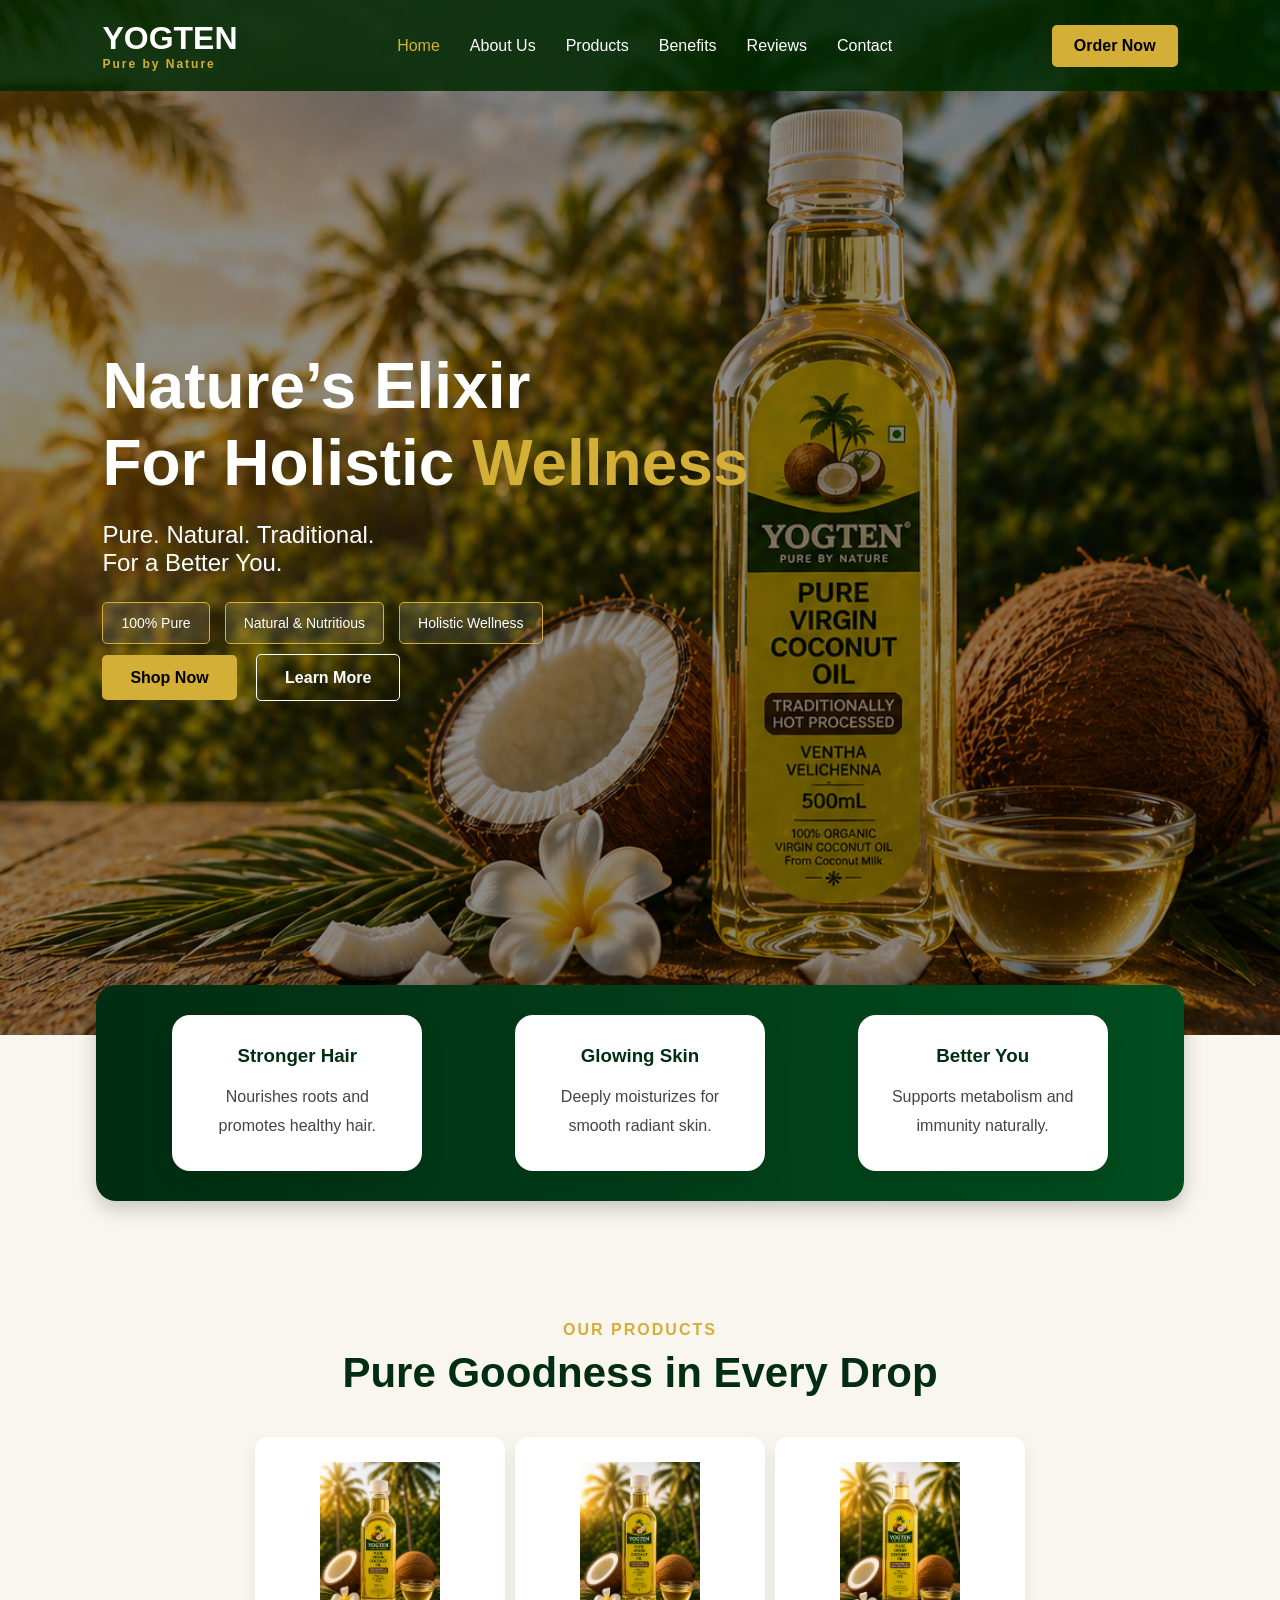
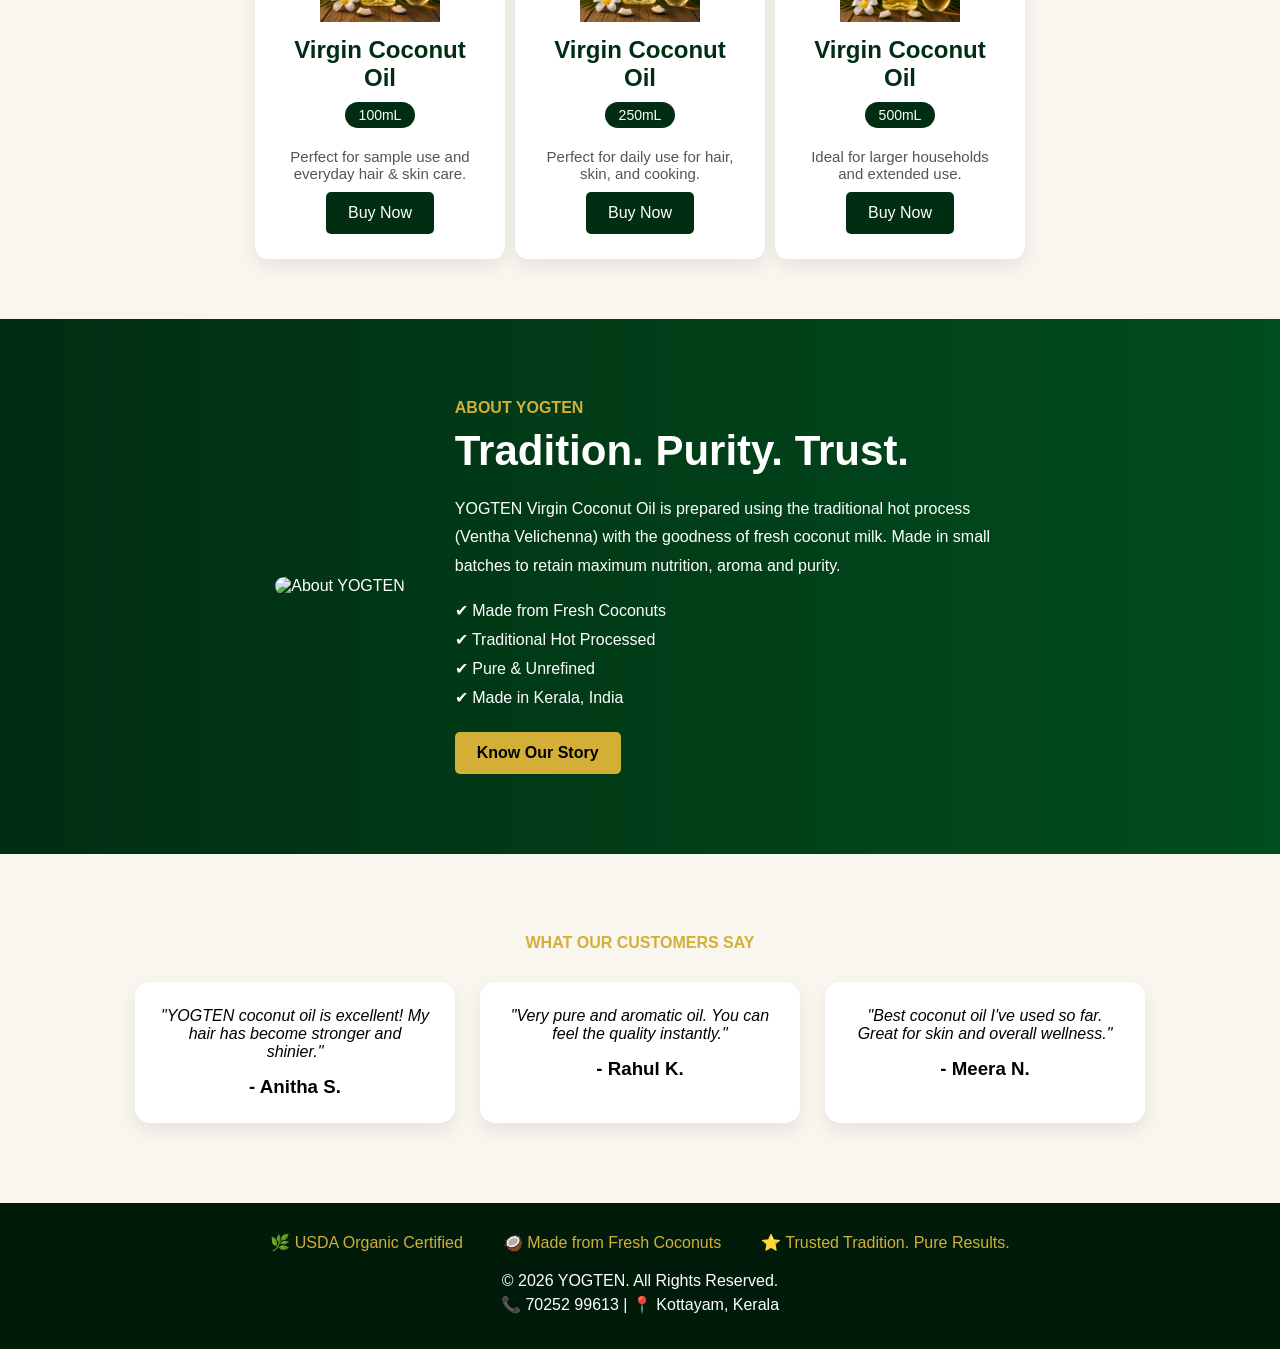
==== index.html @ 896530e3 "Initial commit" ====
<!DOCTYPE html>
<html lang="en">
<head>
<meta charset="UTF-8">
<meta name="viewport" content="width=device-width, initial-scale=1.0">
<title>YOGTEN - Pure by Nature</title>
<link rel="stylesheet" href="style.css">
</head>
<body>

<!-- Navbar -->
<header class="navbar">
    <div class="logo">YOGTEN <span>Pure by Nature</span></div>

    <nav>
        <ul class="nav-links">
            <li><a href="index.html">Home</a></li>
            <li><a href="about.html">About Us</a></li>
            <li><a href="products.html">Products</a></li>
            <li><a href="benefits.html">Benefits</a></li>
            <li><a href="index.html#reviews">Reviews</a></li>
            <li><a href="contact.html">Contact</a></li>
        </ul>
    </nav>

    <a href="https://www.amazon.in/s?k=YOGTEN+Virgin+Coconut+Oil" class="order-btn" target="_blank" rel="noopener noreferrer">Order Now</a>
</header>

<!-- Hero Section -->
<section class="hero">
    <div class="overlay"></div>

    <div class="hero-content">
        <h1>Nature’s Elixir <br> For Holistic <span>Wellness</span></h1>
        <p>Pure. Natural. Traditional. <br> For a Better You.</p>

        <div class="hero-icons">
            <div class="icon-box">100% Pure</div>
             <div class="icon-box">Natural & Nutritious</div>
            <div class="icon-box">Holistic Wellness</div>
        </div>

        <div class="hero-buttons">
            <a href="products.html" class="shop-btn">Shop Now</a>
            <a href="benefits.html" class="learn-btn">Learn More</a>
        </div>
    </div>
</section>


<!-- part 2 start here -->
<!-- Benefits Strip -->
<section id="benefits" class="benefits-strip">
    <div class="benefit-item">
        <h3>Stronger Hair</h3>
        <p>Nourishes roots and promotes healthy hair.</p>
    </div>

    <div class="benefit-item">
        <h3>Glowing Skin</h3>
        <p>Deeply moisturizes for smooth radiant skin.</p>
    </div>

    <div class="benefit-item">
        <h3>Better You</h3>
        <p>Supports metabolism and immunity naturally.</p>
    </div>
</section>

<!-- Product Section -->
<section class="products">
    <h4>OUR PRODUCTS</h4>
    <h2>Pure Goodness in Every Drop</h2>

    <div class="product-container">

        <div class="product-card">
            <img src="product1.png" alt="100ml">
            <h3>Virgin Coconut Oil</h3>
            <span>100mL</span>
            <p>Perfect for sample use and everyday hair & skin care.</p>
           
            <a href="https://amzn.in/d/0fe5n2yk" target="_blank" rel="noopener noreferrer">Buy Now
            </a>
            
        </div>

        <div class="product-card">
            <img src="product2.png" alt="250ml">
            <h3>Virgin Coconut Oil</h3>
            <span>250mL</span>
            <p>Perfect for daily use for hair, skin, and cooking.</p>
            
            <a href="https://amzn.in/d/06111TNo" target="_blank" rel="noopener noreferrer">Buy Now</a>
        </div>

        <div class="product-card">
            <img src="product3.png" alt="500ml">
            <h3>Virgin Coconut Oil</h3>
            <span>500mL</span>
            <p>Ideal for larger households and extended use.</p>
           
            <a href="https://amzn.in/d/01ndimwU" target="_blank" rel="noopener noreferrer">Buy Now</a>
        </div>

    </div>
</section>

<!-- part 3 -->
 <!-- About Section -->
<section class="about">
    <div class="about-img">
        <img src="about.jpg" alt="About YOGTEN">
    </div>

    <div class="about-content">
        <h4>ABOUT YOGTEN</h4>
        <h2>Tradition. Purity. Trust.</h2>
        <p>
            YOGTEN Virgin Coconut Oil is prepared using the traditional hot process
            (Ventha Velichenna) with the goodness of fresh coconut milk.
            Made in small batches to retain maximum nutrition, aroma and purity.
        </p>

        <ul>
            <li>✔ Made from Fresh Coconuts</li>
            <li>✔ Traditional Hot Processed</li>
            <li>✔ Pure & Unrefined</li>
            <li>✔ Made in Kerala, India</li>
        </ul>

        <a href="about.html">Know Our Story</a>
    </div>
</section>

<!-- Reviews Section -->
<section id="reviews" class="reviews">
    <h4>WHAT OUR CUSTOMERS SAY</h4>

    <div class="review-container">
        <div class="review-card">
            <p>"YOGTEN coconut oil is excellent! My hair has become stronger and shinier."</p>
            <h3>- Anitha S.</h3>
        </div>

        <div class="review-card">
            <p>"Very pure and aromatic oil. You can feel the quality instantly."</p>
            <h3>- Rahul K.</h3>
        </div>

        <div class="review-card">
            <p>"Best coconut oil I've used so far. Great for skin and overall wellness."</p>
            <h3>- Meera N.</h3>
        </div>
    </div>
</section>

<!-- Footer -->
<footer class="footer">
    <div class="footer-top">
        <div>🌿 USDA Organic Certified</div>
        <div>🥥 Made from Fresh Coconuts</div>
        <div>⭐ Trusted Tradition. Pure Results.</div>
    </div>

    <div class="footer-bottom">
        <p>© 2026 YOGTEN. All Rights Reserved.</p>
        <p>📞 70252 99613 | 📍 Kottayam, Kerala</p>
    </div>
</footer>
<script src="script.js"></script>
</body>
</html>
---- style.css ----
/* part 1 css */
* {
    margin: 0;
    padding: 0;
    box-sizing: border-box;
    font-family: Arial, sans-serif;
}

body {
    background: #f8f6ef;
}

/* Navbar */
.navbar {
    width: 100%;
    position: fixed;
    top: 0;
    left: 0;
    padding: 20px 8%;
    display: flex;
    justify-content: space-between;
    align-items: center;
    background: rgba(0, 40, 0, 0.85);
    z-index: 1000;
}

.logo {
    color: #fff;
    font-size: 32px;
    font-weight: bold;
}

.logo span {
    display: block;
    font-size: 12px;
    letter-spacing: 2px;
    color: #d4af37;
}

.nav-links {
    display: flex;
    list-style: none;
}

.nav-links li {
    margin: 0 15px;
}

.nav-links a {
    color: white;
    text-decoration: none;
    font-size: 16px;
    transition: 0.3s;
}

.nav-links a:hover {
    color: #d4af37;
}

.nav-links a.active {
    color: #d4af37;
}

.order-btn {
    background: #d4af37;
    color: #000;
    padding: 12px 22px;
    text-decoration: none;
    border-radius: 5px;
    font-weight: bold;
}

/* Hero Section */
.hero {
    height: 115vh;
     background: url(banner.jpg) center/cover no-repeat;
    position: relative;
    display: flex;
    align-items: center;
    padding: 0 8%;
    color: white;
}

.overlay {
    position: absolute;
    inset: 0;
    background: rgba(0, 0, 0, 0.45);
}

.hero-content {
    position: relative;
    max-width: 650px;
}

.hero-content h1 {
    font-size: 64px;
    line-height: 1.2;
}

.hero-content h1 span {
    color: #d4af37;
}

.hero-content p {
    margin: 20px 0;
    font-size: 24px;
}

.hero-icons {
    display: flex;
    gap: 15px;
    margin: 25px 0;
}

.icon-box {
    background: rgba(255,255,255,0.1);
    border: 1px solid #d4af37;
    padding: 12px 18px;
    border-radius: 5px;
    font-size: 14px;
}

.hero-buttons a {
    text-decoration: none;
    margin-right: 15px;
    padding: 14px 28px;
    border-radius: 5px;
    font-weight: bold;
}

.shop-btn {
    background: #d4af37;
    color: #000;
}

.learn-btn {
    border: 1px solid #fff;
    color: white;
}



/* part 2css */
/* Benefits Strip */
.benefits-strip {
    width: 85%;
    margin: -50px auto 60px;
    background: linear-gradient(90deg, #012d12, #014d1e);
    display: flex;
    justify-content: space-around;
    padding: 30px;
    border-radius: 20px;
    position: relative;
    z-index: 5;
    box-shadow: 0 8px 20px rgba(0,0,0,0.2);
}

.benefit-item {
    text-align: center;
    color: white;
    max-width: 250px;
}

.benefit-item h3 {
    color: #d4af37;
    margin-bottom: 10px;
}

/* Products */
.products {
    text-align: center;
    padding: 60px 8%;
}

.products h4 {
    color: #d4af37;
    letter-spacing: 2px;
    margin-bottom: 10px;
}

.products h2 {
    font-size: 42px;
    margin-bottom: 40px;
    color: #012d12;
}

.product-container {
    display: flex;
    justify-content: center;
    gap: 10px;
    flex-wrap: wrap;
}

.product-card {
    background: white;
    width: 250px;
    border-radius: 13px;
    padding: 25px;
    box-shadow: 0 8px 18px rgba(0,0,0,0.08);
    transition: 0.3s;
}

.product-card:hover {
    transform: translateY(-8px);
}

.product-card img {
    width: 120px;
    margin-bottom: 10px;
}

.product-card h3 {
    font-size: 24px;
    color: #012d12;
}

.product-card span {
    display: inline-block;
    background: #012d12;
    color: white;
    padding: 5px 14px;
    border-radius: 20px;
    margin: 10px 0;
    font-size: 14px;
}

.product-card p {
    font-size: 15px;
    margin: 10px 0;
    color: #555;
}

.product-card h4 {
    font-size: 28px;
    color: #d4af37;
    margin: 15px 0;
}

.product-card a {
    display: inline-block;
    background: #012d12;
    color: white;
    text-decoration: none;
    padding: 12px 22px;
    border-radius: 5px;
}

/* part 3 css */


/* About Section */
.about {
    display: flex;
    align-items: center;
    justify-content: center;
    gap: 50px;
    padding: 80px 8%;
    background: linear-gradient(90deg, #012d12, #014d1e);
    color: white;
    flex-wrap: wrap;
}

.about-img img {
    width: 450px;
    border-radius: 15px;
}

.about-content {
    max-width: 550px;
}

.about-content h4 {
    color: #d4af37;
    margin-bottom: 10px;
}

.about-content h2 {
    font-size: 42px;
    margin-bottom: 20px;
}

.about-content p {
    line-height: 1.8;
    margin-bottom: 20px;
}

.about-content ul {
    list-style: none;
    margin-bottom: 25px;
}

.about-content ul li {
    margin: 10px 0;
}

.about-content a {
    display: inline-block;
    background: #d4af37;
    color: black;
    text-decoration: none;
    padding: 12px 22px;
    border-radius: 5px;
    font-weight: bold;
}

.benefits-page {
    padding: 80px 8%;
}

.benefit-grid {
    display: grid;
    grid-template-columns: repeat(3, minmax(220px, 1fr));
    gap: 30px;
    margin-top: 40px;
}

.benefit-item {
    background: white;
    border-radius: 18px;
    padding: 30px;
    box-shadow: 0 12px 25px rgba(0,0,0,0.08);
}

.benefit-item h3 {
    color: #012d12;
    margin-bottom: 16px;
}

.benefit-item p {
    color: #444;
    line-height: 1.8;
}

/* Reviews */
.reviews {
    text-align: center;
    padding: 80px 8%;
}

.reviews h4 {
    color: #d4af37;
    margin-bottom: 30px;
}

.review-container {
    display: flex;
    justify-content: center;
    gap: 25px;
    flex-wrap: wrap;
}

.review-card {
    background: white;
    width: 320px;
    padding: 25px;
    border-radius: 15px;
    box-shadow: 0 8px 18px rgba(0,0,0,0.08);
}

.review-card p {
    font-style: italic;
    margin-bottom: 15px;
}

/* Footer */
.footer {
    background: #011b0b;
    color: white;
    text-align: center;
    padding: 30px 8%;
}

.footer-top {
    display: flex;
    justify-content: center;
    gap: 40px;
    flex-wrap: wrap;
    margin-bottom: 20px;
    color: #d4af37;
}

.footer-bottom p {
    margin: 5px 0;
}



/* Contact & page section styles */
.contact-page,
.product-page {
    padding: 80px 8%;
}

.contact-grid,
.product-grid {
    display: grid;
    grid-template-columns: 1fr 1fr;
    gap: 40px;
    align-items: start;
}

.contact-card,
.product-info {
    background: white;
    border-radius: 18px;
    padding: 28px;
    box-shadow: 0 10px 25px rgba(0,0,0,0.08);
}

.contact-card h3,
.product-info h3 {
    margin-bottom: 15px;
    color: #012d12;
}

.contact-card p,
.contact-card a,
.contact-card li {
    color: #444;
    line-height: 1.8;
}

.contact-form {
    display: grid;
    gap: 20px;
}

.contact-form input,
.contact-form textarea {
    width: 100%;
    padding: 16px 18px;
    border-radius: 12px;
    border: 1px solid #ccc;
    font-size: 16px;
}

.contact-form textarea {
    min-height: 180px;
    resize: vertical;
}

.contact-form button,
.product-info .shop-btn {
    width: fit-content;
    padding: 14px 28px;
    border-radius: 8px;
    border: none;
    background: #d4af37;
    color: #000;
    font-weight: bold;
    cursor: pointer;
}

.page-intro {
    margin-bottom: 60px;
}

.page-intro h2 {
    font-size: 38px;
    margin: 15px 0;
}

.page-intro p {
    max-width: 700px;
    color: #444;
}

/* media queries */
@media (max-width: 768px) {

    .hero-content h1 {
        font-size: 36px;
    }

    .navbar {
        flex-direction: column;
        gap: 10px;
    }

    .nav-links {
        flex-wrap: wrap;
        justify-content: center;
    }

    .benefits-strip {
        flex-direction: column;
        gap: 20px;
    }

    .product-container {
        flex-direction: column;
        align-items: center;
    }

    .about {
        flex-direction: column;
        text-align: center;
    }

    .about-img img {
        width: 100%;
    }

    .benefit-grid {
        grid-template-columns: 1fr;
    }

    .contact-grid,
    .product-grid {
        grid-template-columns: 1fr;
    }

    .contact-card,
    .product-info {
        width: 100%;
    }
}
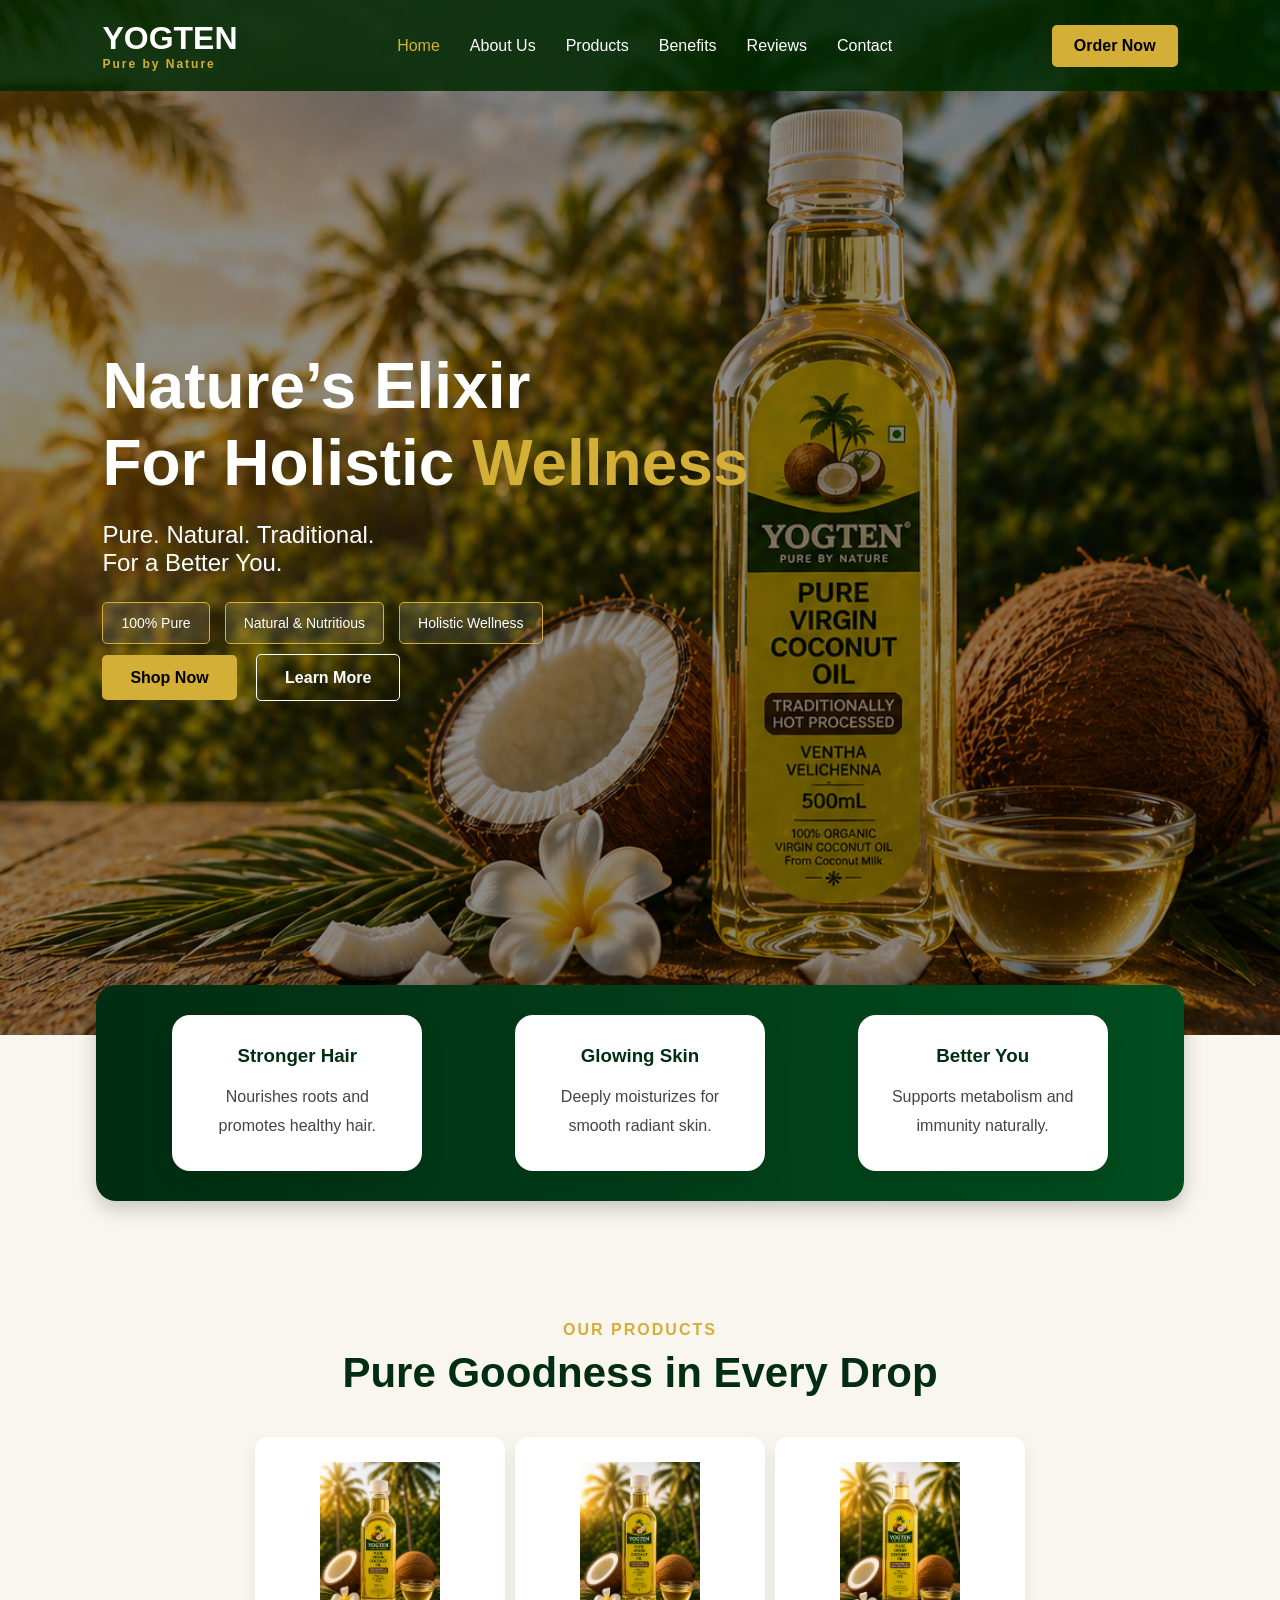
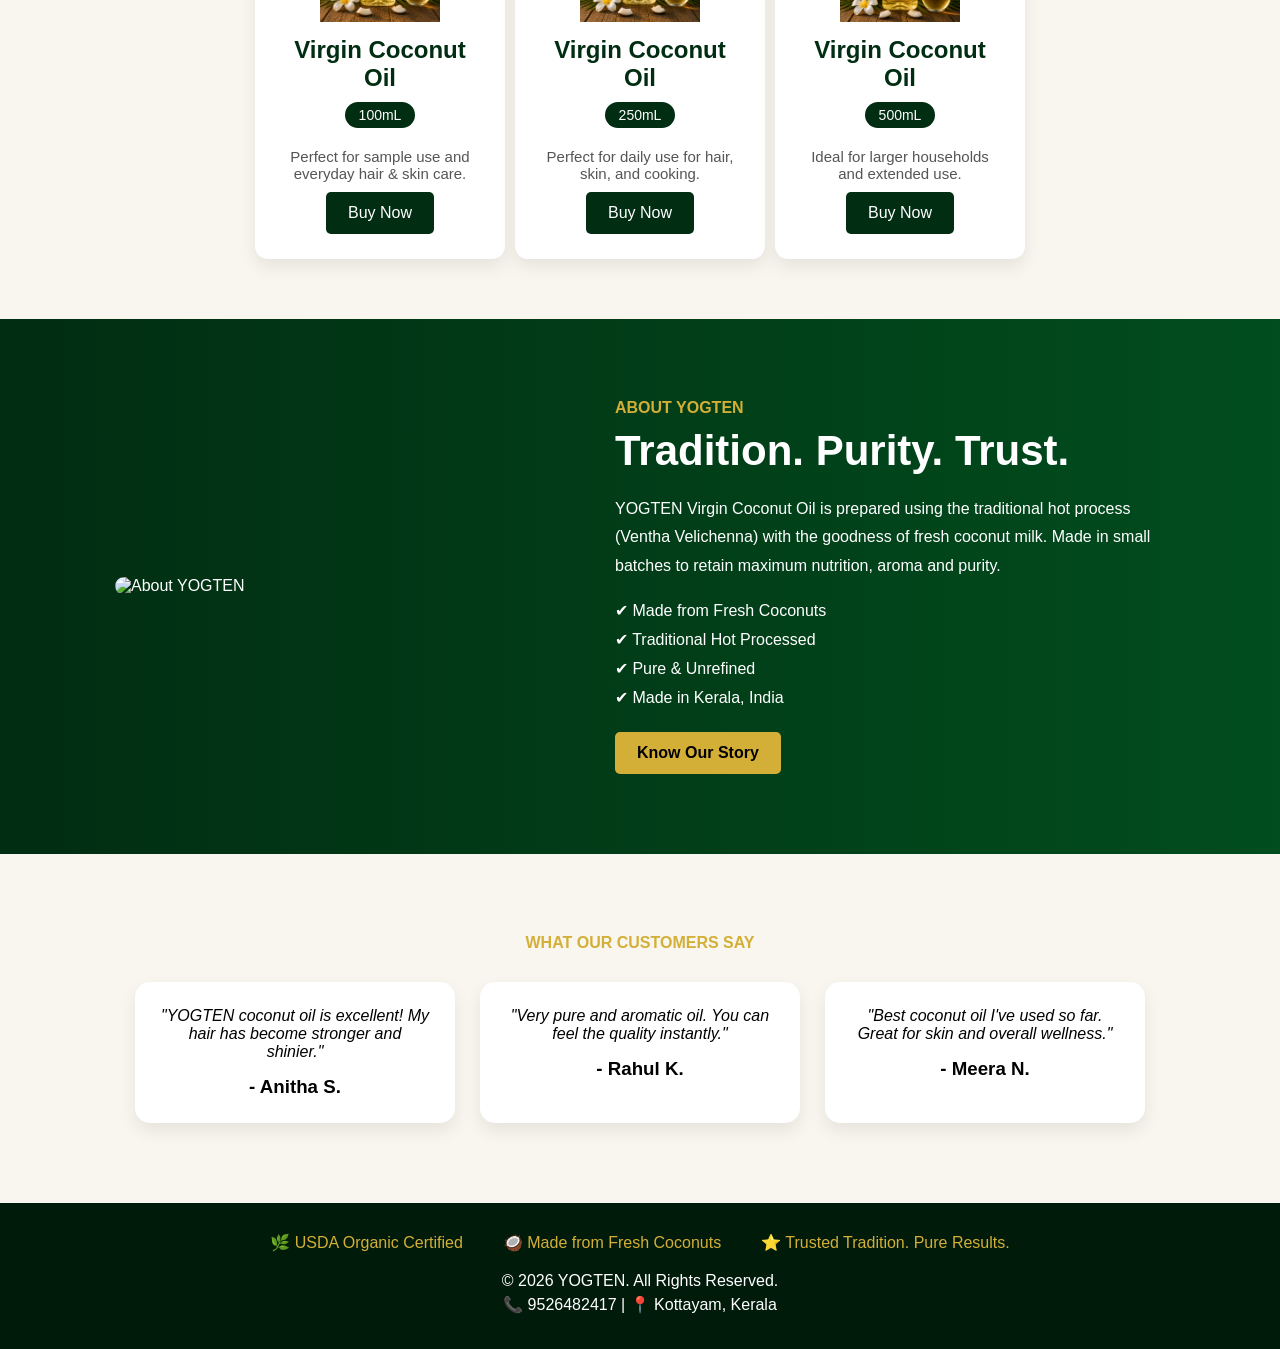
==== commit af167394: "Updated website design" ====
--- a/index.html
+++ b/index.html
@@ -23,7 +23,7 @@
         </ul>
     </nav>
 
-    <a href="https://www.amazon.in/s?k=YOGTEN+Virgin+Coconut+Oil" class="order-btn" target="_blank" rel="noopener noreferrer">Order Now</a>
+    <a href="https://amzn.in/d/01ndimwU" class="order-btn" target="_blank" rel="noopener noreferrer">Order Now</a>
 </header>
 
 <!-- Hero Section -->
@@ -165,7 +165,7 @@
 
     <div class="footer-bottom">
         <p>© 2026 YOGTEN. All Rights Reserved.</p>
-        <p>📞 70252 99613 | 📍 Kottayam, Kerala</p>
+        <p>📞 9526482417 | 📍 Kottayam, Kerala</p>
     </div>
 </footer>
 <script src="script.js"></script>
--- a/style.css
+++ b/style.css
@@ -260,8 +260,16 @@
     flex-wrap: wrap;
 }
 
+.about-img {
+    max-width: 450px;
+    width: 100%;
+}
+
 .about-img img {
-    width: 450px;
+    width: 100%;
+    max-width: 450px;
+    height: auto;
+    display: block;
     border-radius: 15px;
 }
 
@@ -312,6 +320,20 @@
     grid-template-columns: repeat(3, minmax(220px, 1fr));
     gap: 30px;
     margin-top: 40px;
+}
+
+.benefit-image {
+    width: 100%;
+    display: flex;
+    justify-content: center;
+    margin: 40px auto;
+}
+
+.benefit-image img {
+    width: 100%;
+    max-width: 920px;
+    border-radius: 20px;
+    box-shadow: 0 12px 30px rgba(0, 0, 0, 0.12);
 }
 
 .benefit-item {
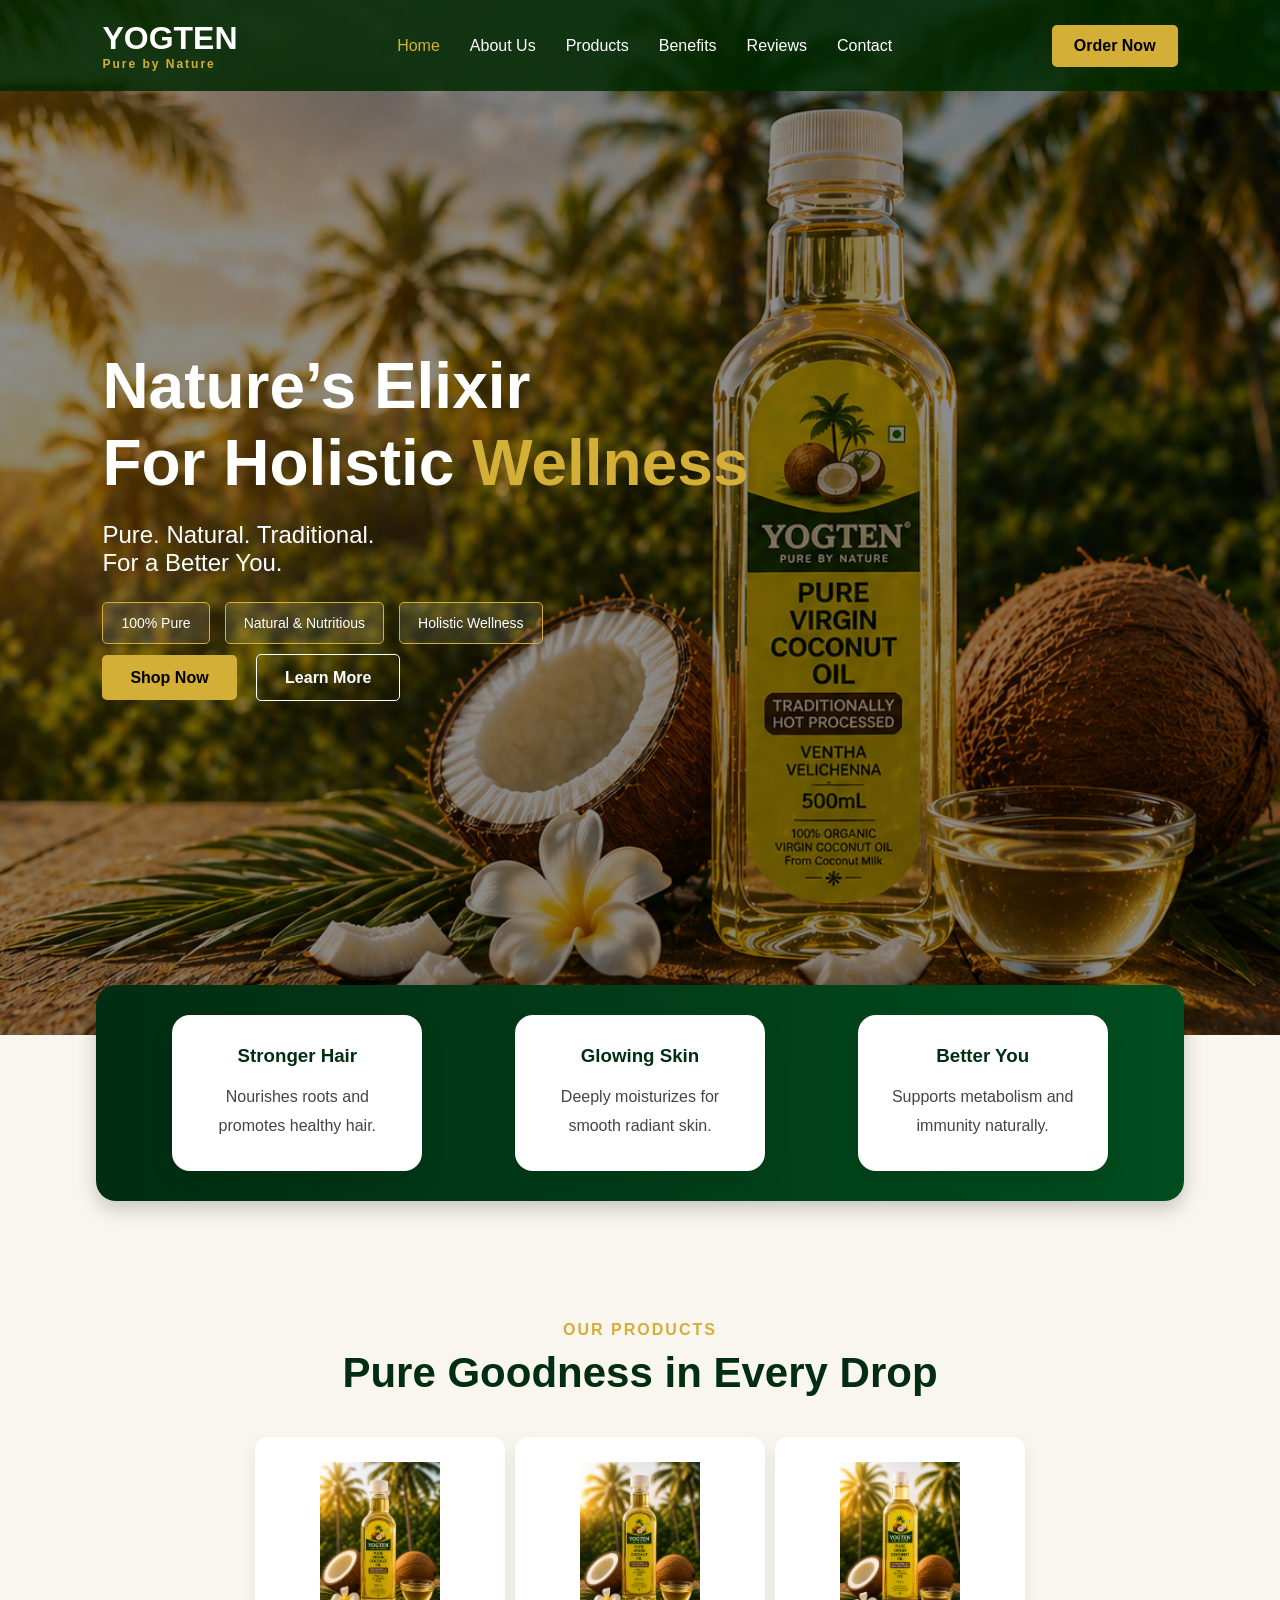
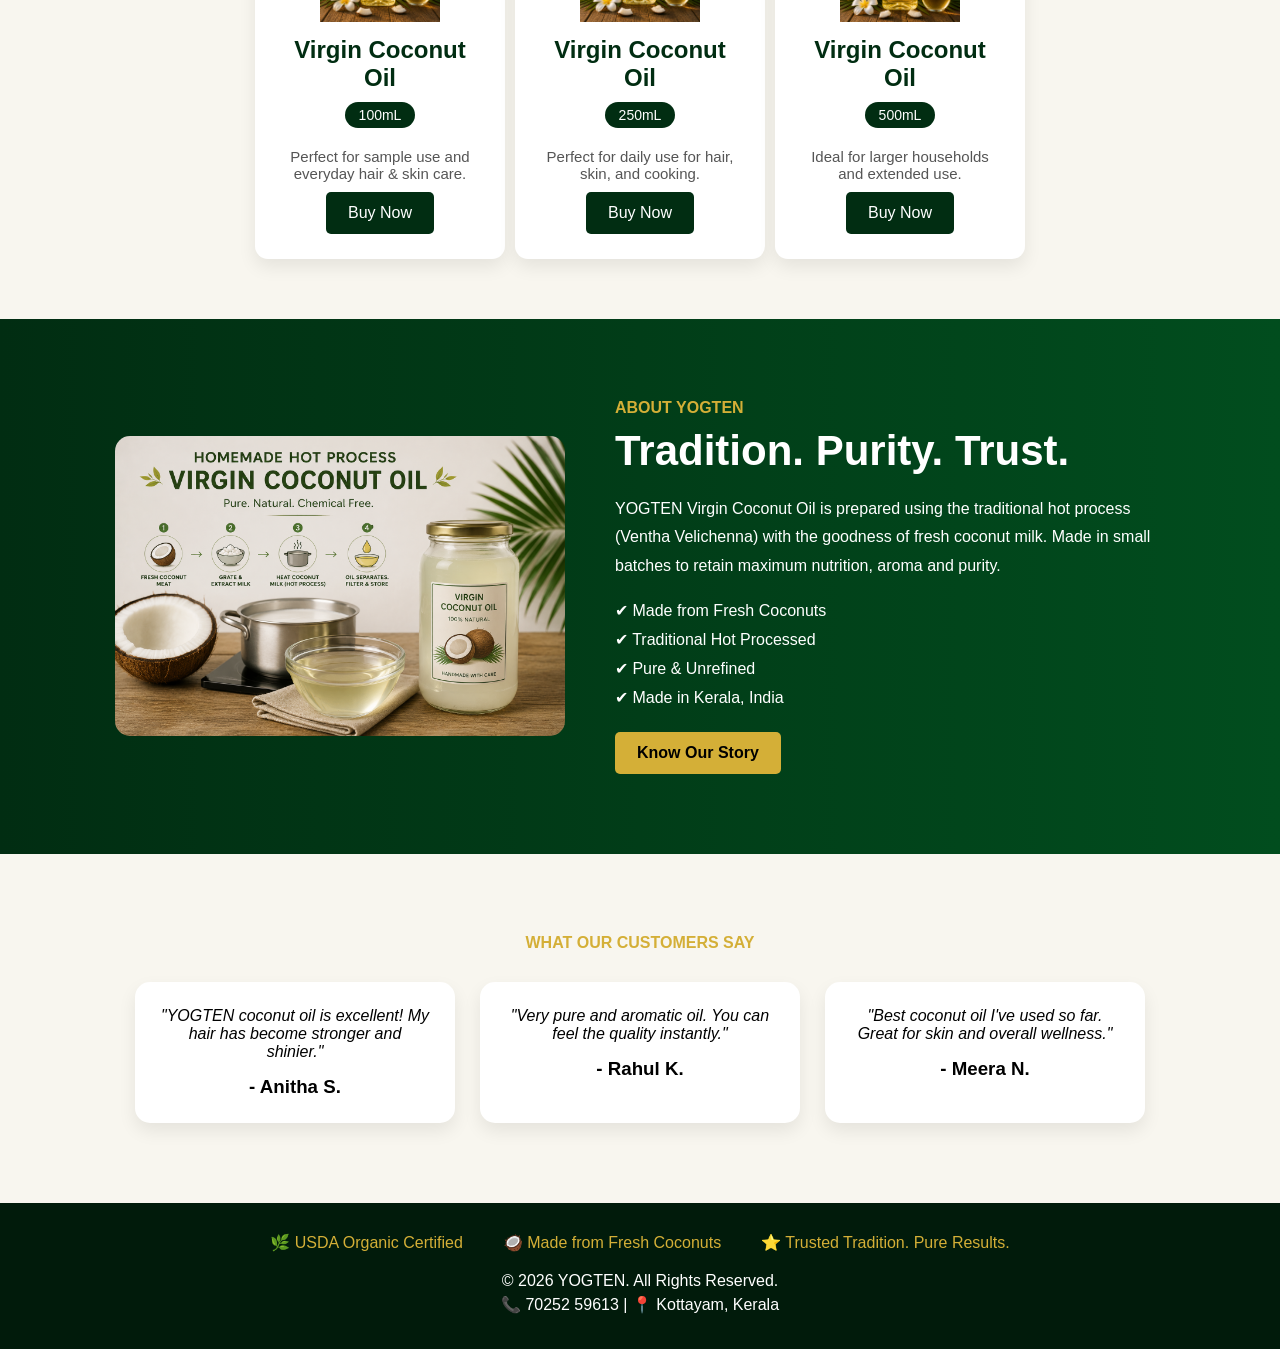
==== commit 223ec583: "Updated website design" ====
--- a/index.html
+++ b/index.html
@@ -110,10 +110,11 @@
  <!-- About Section -->
 <section class="about">
     <div class="about-img">
-        <img src="about.jpg" alt="About YOGTEN">
+        <img src="aboutyogtenimg.png" alt="About YOGTEN">
     </div>
 
     <div class="about-content">
+        
         <h4>ABOUT YOGTEN</h4>
         <h2>Tradition. Purity. Trust.</h2>
         <p>
@@ -165,7 +166,7 @@
 
     <div class="footer-bottom">
         <p>© 2026 YOGTEN. All Rights Reserved.</p>
-        <p>📞 9526482417 | 📍 Kottayam, Kerala</p>
+        <p>📞 70252 59613 | 📍 Kottayam, Kerala</p>
     </div>
 </footer>
 <script src="script.js"></script>
